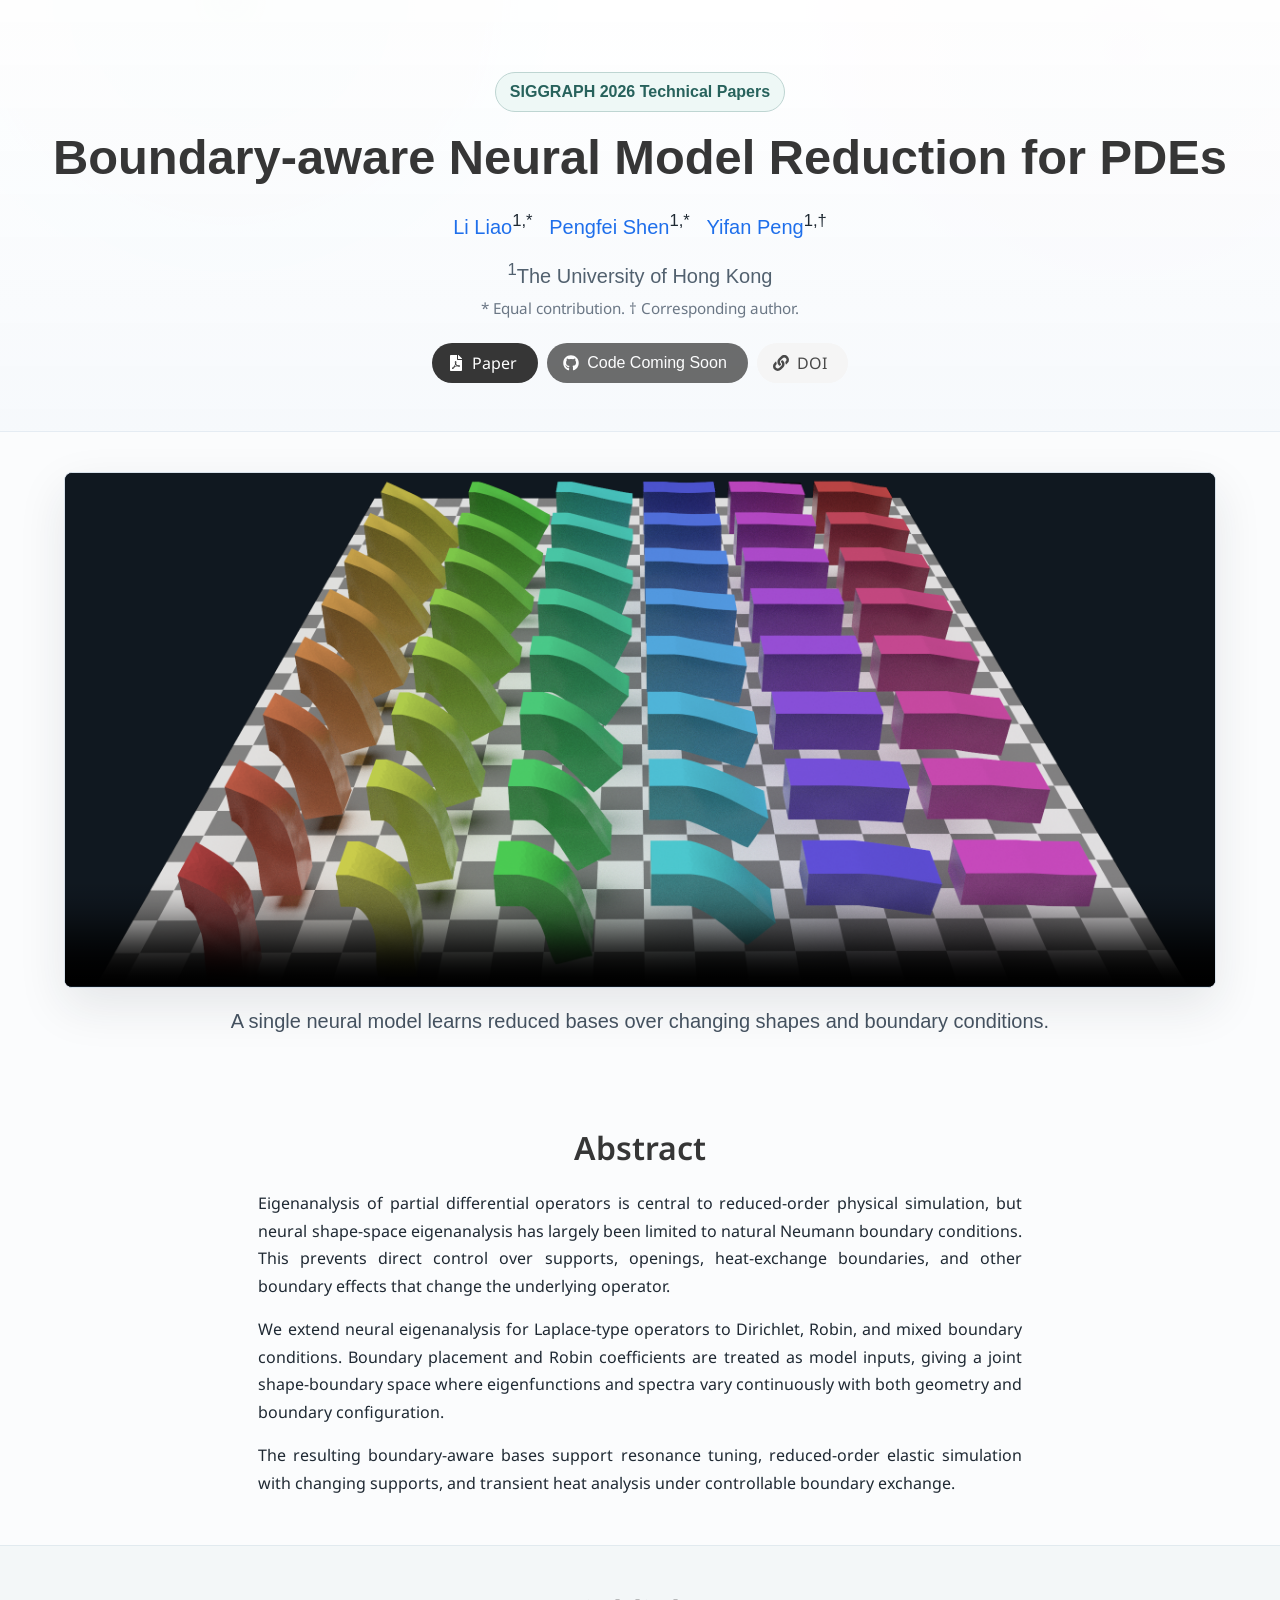
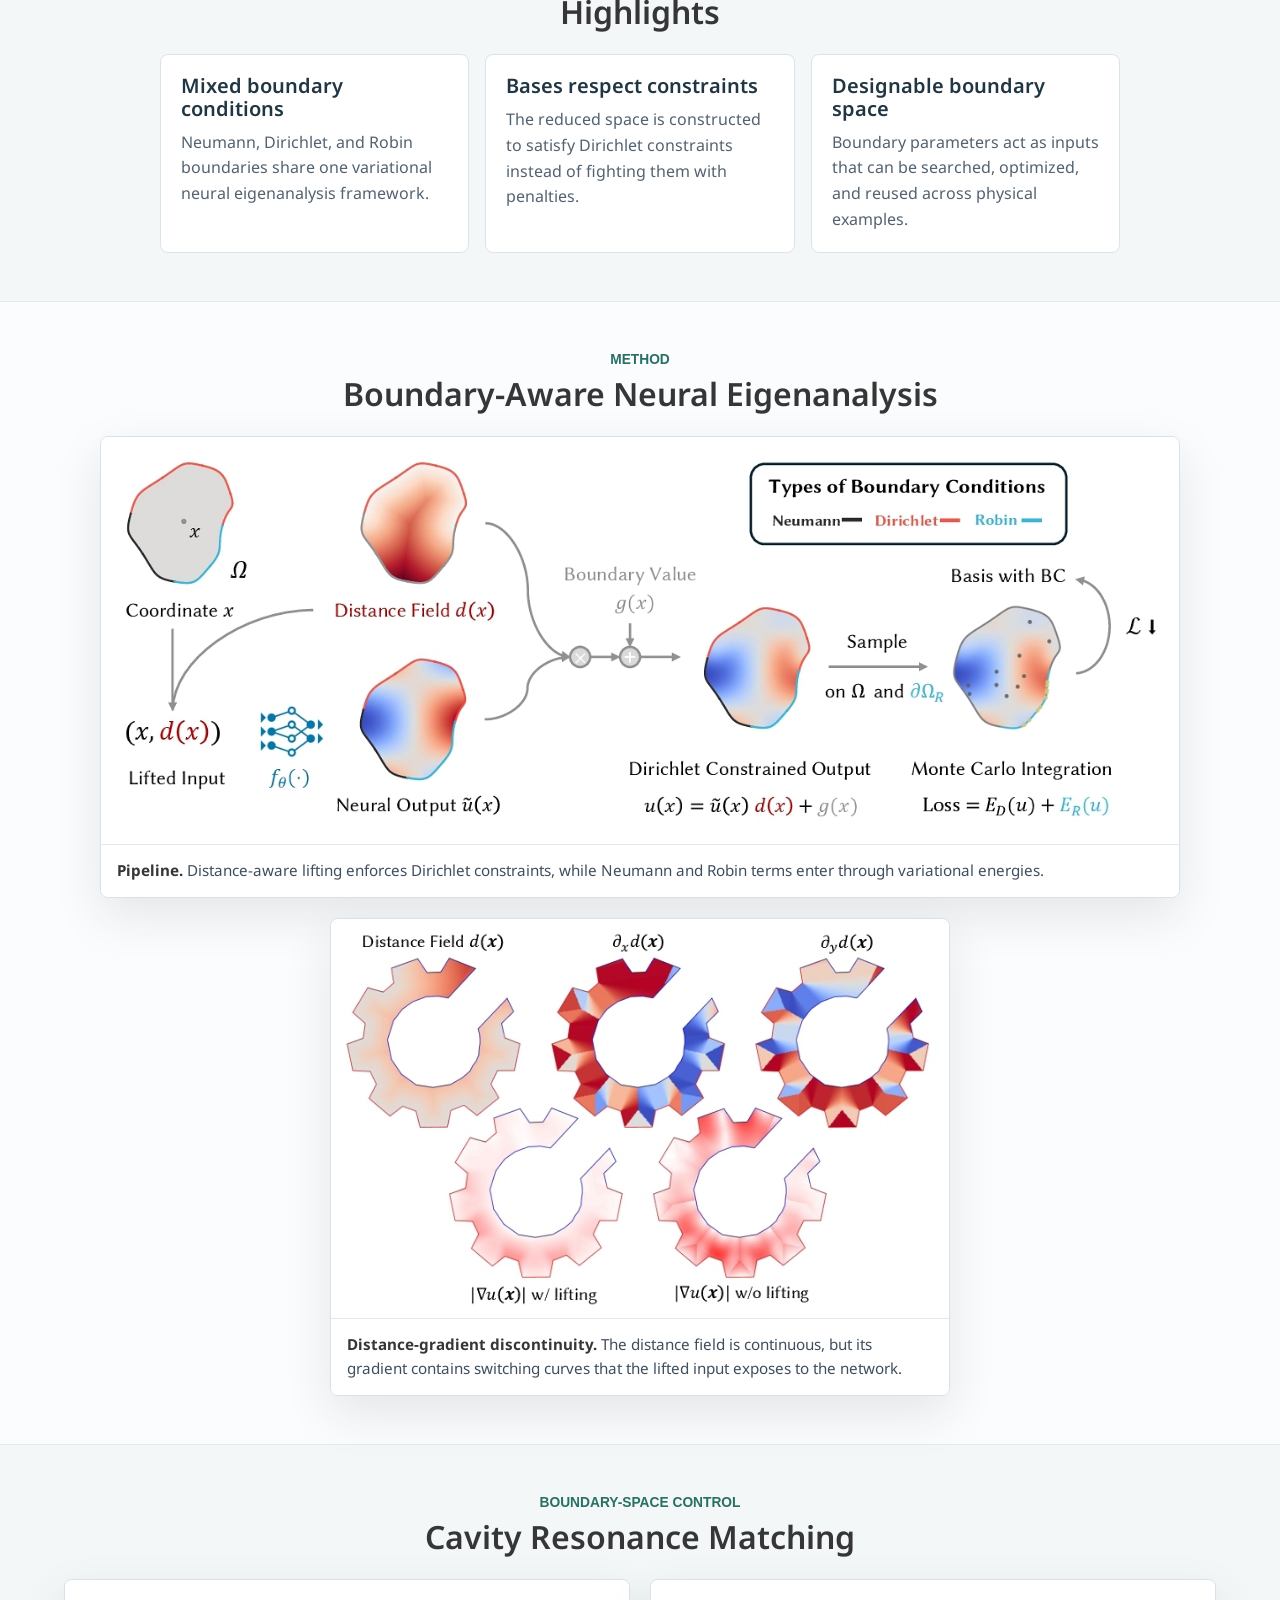
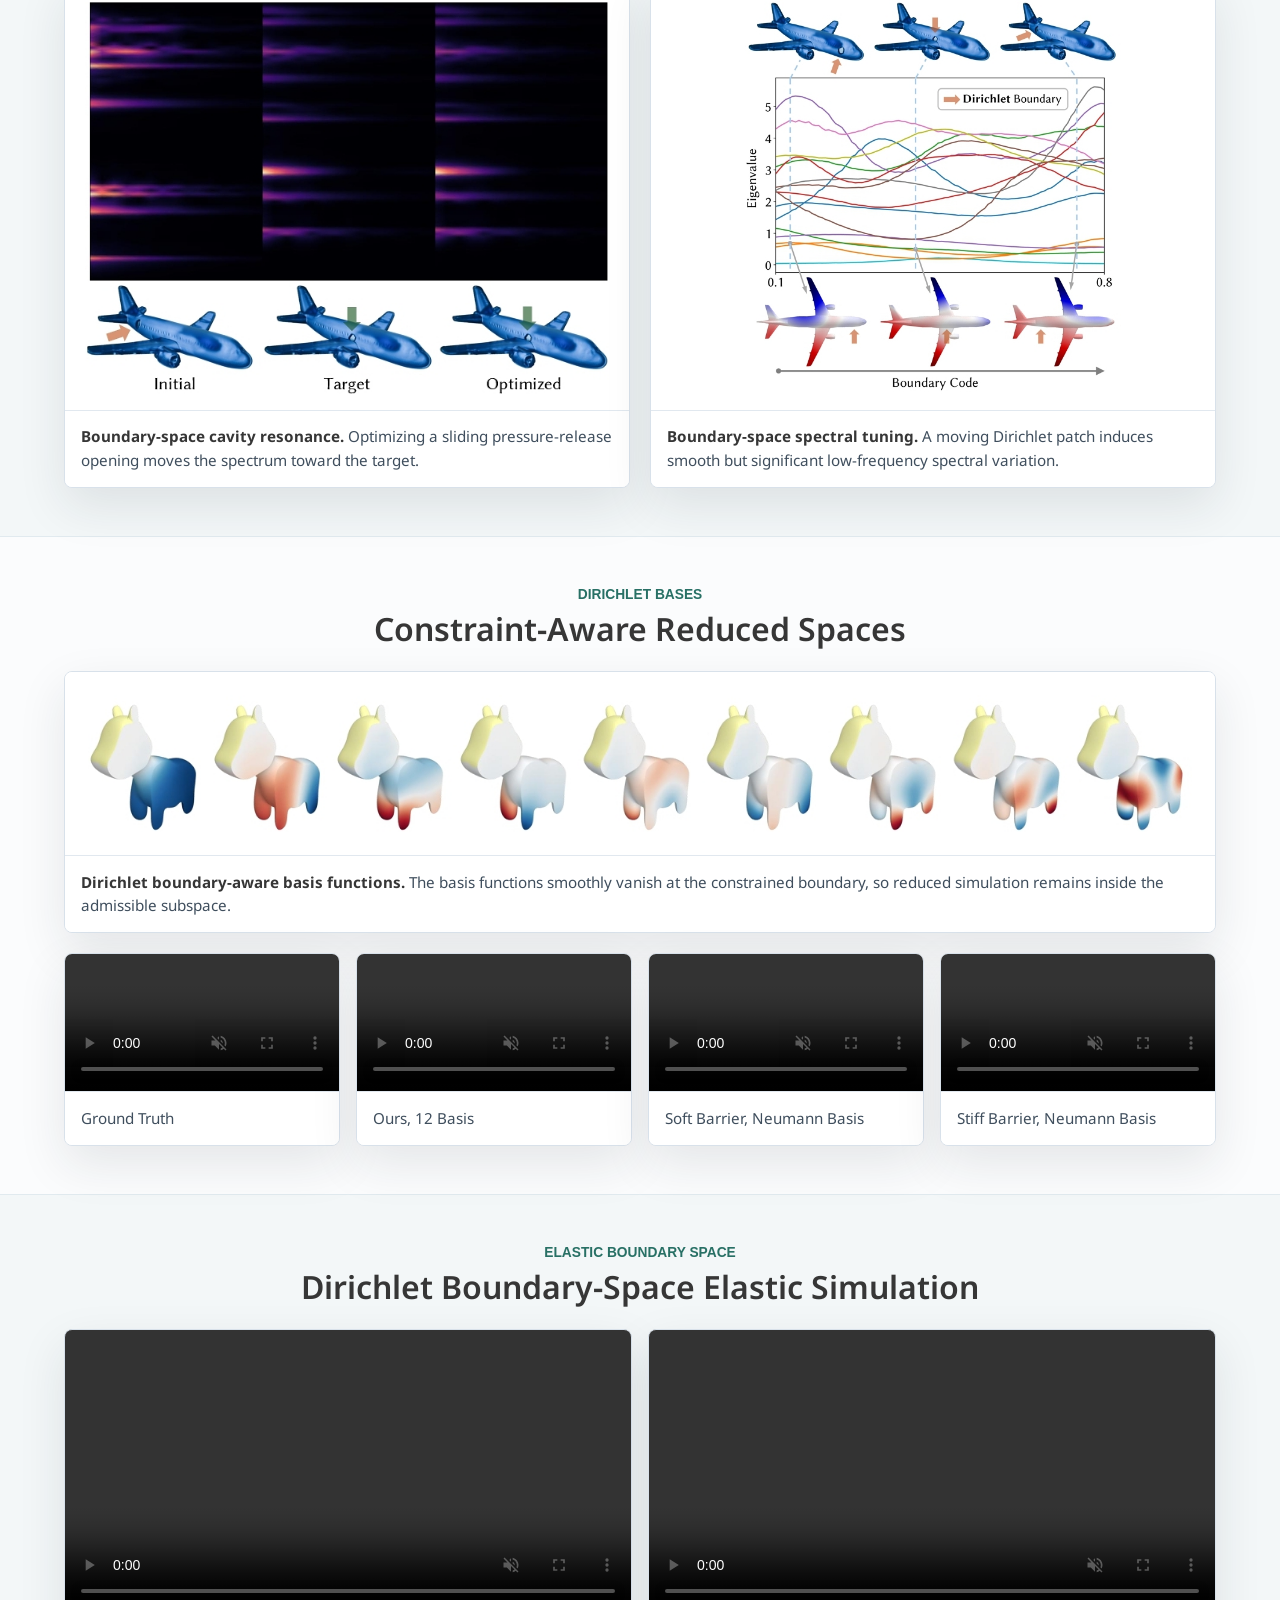
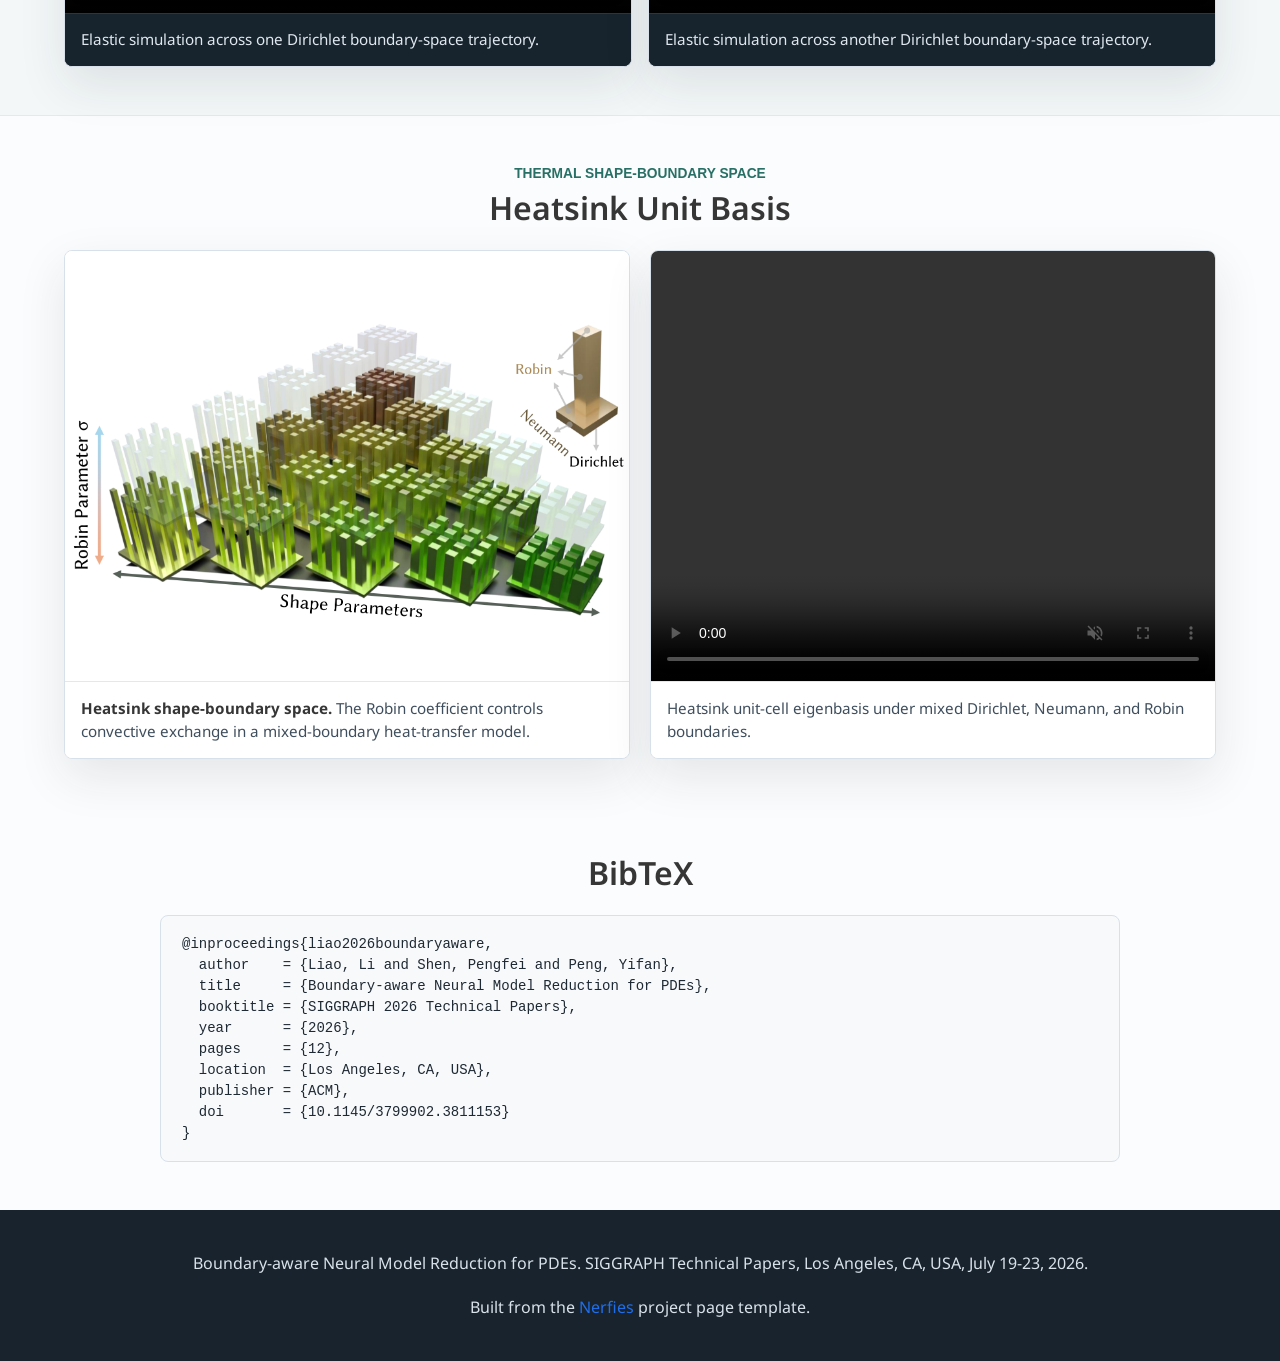
==== projects/boundary-aware-neural-model-reduction/index.html @ 9de7db27 "add paper" ====
<!DOCTYPE html>
<html lang="en">
<head>
  <meta charset="utf-8">
  <meta name="viewport" content="width=device-width, initial-scale=1">
  <meta name="description" content="Boundary-aware Neural Model Reduction for PDEs extends neural eigenanalysis to boundary-parameterized reduced-order physical simulation.">
  <meta name="keywords" content="SIGGRAPH 2026, reduced-order modeling, neural eigenanalysis, boundary conditions, PDEs, physical simulation">
  <meta name="author" content="Li Liao, Pengfei Shen, Yifan Peng">
  <title>Boundary-aware Neural Model Reduction for PDEs</title>

  <link href="https://fonts.googleapis.com/css?family=Google+Sans|Noto+Sans|Castoro" rel="stylesheet">
  <link rel="stylesheet" href="./static/css/bulma.min.css">
  <link rel="stylesheet" href="./static/css/fontawesome.all.min.css">
  <link rel="stylesheet" href="./static/css/index.css">
  <link rel="icon" type="image/png" href="./static/media/images/label.png">
  <script defer src="./static/js/fontawesome.all.min.js"></script>
</head>
<body>
<main>
  <section class="hero publication-hero">
    <div class="hero-body">
      <div class="container is-max-widescreen has-text-centered title-container">
        <p class="venue-label">SIGGRAPH 2026 Technical Papers</p>
        <h1 class="title is-1 publication-title">Boundary-aware Neural Model Reduction for PDEs</h1>

        <div class="is-size-5 publication-authors">
          <span class="author-block">
            <a href="https://liliao20.github.io/">Li Liao</a><sup>1,*</sup>
          </span>
          <span class="author-block">
            <a href="https://jerry-shen0527.github.io/">Pengfei Shen</a><sup>1,*</sup>
          </span>
          <span class="author-block">
            <a href="https://www.eee.hku.hk/~evanpeng/">Yifan Peng</a><sup>1,&dagger;</sup>
          </span>
        </div>

        <div class="is-size-5 publication-authors affiliation">
          <span class="author-block"><sup>1</sup>The University of Hong Kong</span>
        </div>
        <p class="author-note">* Equal contribution. &dagger; Corresponding author.</p>

        <div class="publication-links">
          <span class="link-block">
            <a href="./static/pdf/paper.pdf" class="external-link button is-normal is-rounded is-dark">
              <span class="icon"><i class="fas fa-file-pdf"></i></span>
              <span>Paper</span>
            </a>
          </span>
          <span class="link-block">
            <button class="button is-normal is-rounded is-dark" disabled title="The source code is not available yet.">
              <span class="icon"><i class="fab fa-github"></i></span>
              <span>Code Coming Soon</span>
            </button>
          </span>
          <span class="link-block">
            <a href="https://doi.org/10.1145/3799902.3811153" class="external-link button is-normal is-rounded is-light">
              <span class="icon"><i class="fas fa-link"></i></span>
              <span>DOI</span>
            </a>
          </span>
        </div>
      </div>
    </div>
  </section>

  <section class="section teaser-section">
    <div class="container is-max-widescreen">
      <figure class="media-frame hero-media">
        <video autoplay muted loop playsinline controls poster="./static/media/images/teaser.png">
          <source src="./static/media/videos/teaser.mp4" type="video/mp4">
        </video>
      </figure>
      <p class="subtitle has-text-centered teaser-caption">
        A single neural model learns reduced bases over changing shapes and boundary conditions.
      </p>
    </div>
  </section>

  <section class="section">
    <div class="container is-max-desktop">
      <div class="columns is-centered has-text-centered">
        <div class="column is-four-fifths">
          <h2 class="title is-3">Abstract</h2>
          <div class="content has-text-justified">
            <p>
              Eigenanalysis of partial differential operators is central to reduced-order physical simulation, but neural shape-space eigenanalysis has largely been limited to natural Neumann boundary conditions. This prevents direct control over supports, openings, heat-exchange boundaries, and other boundary effects that change the underlying operator.
            </p>
            <p>
              We extend neural eigenanalysis for Laplace-type operators to Dirichlet, Robin, and mixed boundary conditions. Boundary placement and Robin coefficients are treated as model inputs, giving a joint shape-boundary space where eigenfunctions and spectra vary continuously with both geometry and boundary configuration.
            </p>
            <p>
              The resulting boundary-aware bases support resonance tuning, reduced-order elastic simulation with changing supports, and transient heat analysis under controllable boundary exchange.
            </p>
          </div>
        </div>
      </div>
    </div>
  </section>

  <section class="section highlight-section">
    <div class="container is-max-desktop">
      <h2 class="title is-3 has-text-centered">Highlights</h2>
      <div class="highlight-grid">
        <div class="highlight-card">
          <h3 class="title is-5">Mixed boundary conditions</h3>
          <p>Neumann, Dirichlet, and Robin boundaries share one variational neural eigenanalysis framework.</p>
        </div>
        <div class="highlight-card">
          <h3 class="title is-5">Bases respect constraints</h3>
          <p>The reduced space is constructed to satisfy Dirichlet constraints instead of fighting them with penalties.</p>
        </div>
        <div class="highlight-card">
          <h3 class="title is-5">Designable boundary space</h3>
          <p>Boundary parameters act as inputs that can be searched, optimized, and reused across physical examples.</p>
        </div>
      </div>
    </div>
  </section>

  <section class="section">
    <div class="container is-max-widescreen">
      <div class="section-heading">
        <p class="eyebrow">Method</p>
        <h2 class="title is-3">Boundary-Aware Neural Eigenanalysis</h2>
      </div>
      <div class="method-stack">
        <figure class="paper-figure padded-figure">
          <img src="./static/media/figures/pipeline.jpg" alt="Pipeline">
          <figcaption>
            <strong>Pipeline.</strong> Distance-aware lifting enforces Dirichlet constraints, while Neumann and Robin terms enter through variational energies.
          </figcaption>
        </figure>

        <figure class="paper-figure padded-figure discontinuity-figure">
          <img src="./static/media/figures/distance-gradient-discontinuity.jpg" alt="Distance-gradient discontinuity">
          <figcaption>
            <strong>Distance-gradient discontinuity.</strong> The distance field is continuous, but its gradient contains switching curves that the lifted input exposes to the network.
          </figcaption>
        </figure>
      </div>
    </div>
  </section>

  <section class="section soft-section">
    <div class="container is-max-widescreen">
      <div class="section-heading">
        <p class="eyebrow">Boundary-Space Control</p>
        <h2 class="title is-3">Cavity Resonance Matching</h2>
      </div>
      <div class="figure-pair equal-figures">
        <figure class="paper-figure">
          <img src="./static/media/figures/cavity-resonance-matching.jpg" alt="Boundary-space cavity resonance matching">
          <figcaption>
            <strong>Boundary-space cavity resonance.</strong> Optimizing a sliding pressure-release opening moves the spectrum toward the target.
          </figcaption>
        </figure>
        <figure class="paper-figure">
          <img src="./static/media/figures/boundary-space-spectral-tuning.jpg" alt="Boundary-space spectral tuning">
          <figcaption>
            <strong>Boundary-space spectral tuning.</strong> A moving Dirichlet patch induces smooth but significant low-frequency spectral variation.
          </figcaption>
        </figure>
      </div>
    </div>
  </section>

  <section class="section">
    <div class="container is-max-widescreen">
      <div class="section-heading">
        <p class="eyebrow">Dirichlet Bases</p>
        <h2 class="title is-3">Constraint-Aware Reduced Spaces</h2>
      </div>

      <figure class="paper-figure padded-figure wide-strip">
        <img src="./static/media/figures/dirichlet-basis.jpg" alt="Dirichlet boundary-aware basis functions">
        <figcaption>
          <strong>Dirichlet boundary-aware basis functions.</strong> The basis functions smoothly vanish at the constrained boundary, so reduced simulation remains inside the admissible subspace.
        </figcaption>
      </figure>

      <div class="video-grid four-up light-grid">
        <figure class="result-panel">
          <video autoplay muted loop playsinline controls>
            <source src="./static/media/videos/basis-ground-truth.mp4" type="video/mp4">
          </video>
          <figcaption>Ground Truth</figcaption>
        </figure>
        <figure class="result-panel">
          <video autoplay muted loop playsinline controls>
            <source src="./static/media/videos/basis-ours-12.mp4" type="video/mp4">
          </video>
          <figcaption>Ours, 12 Basis</figcaption>
        </figure>
        <figure class="result-panel">
          <video autoplay muted loop playsinline controls>
            <source src="./static/media/videos/basis-soft-neumann.mp4" type="video/mp4">
          </video>
          <figcaption>Soft Barrier, Neumann Basis</figcaption>
        </figure>
        <figure class="result-panel">
          <video autoplay muted loop playsinline controls>
            <source src="./static/media/videos/basis-stiff-neumann.mp4" type="video/mp4">
          </video>
          <figcaption>Stiff Barrier, Neumann Basis</figcaption>
        </figure>
      </div>
    </div>
  </section>

  <section class="section soft-section">
    <div class="container is-max-widescreen">
      <div class="section-heading">
        <p class="eyebrow">Elastic Boundary Space</p>
        <h2 class="title is-3">Dirichlet Boundary-Space Elastic Simulation</h2>
      </div>
      <div class="video-grid two-up">
        <figure class="result-panel">
          <video autoplay muted loop playsinline controls>
            <source src="./static/media/videos/elastic-boundary-space-1.mp4" type="video/mp4">
          </video>
          <figcaption>Elastic simulation across one Dirichlet boundary-space trajectory.</figcaption>
        </figure>
        <figure class="result-panel">
          <video autoplay muted loop playsinline controls>
            <source src="./static/media/videos/elastic-boundary-space-2.mp4" type="video/mp4">
          </video>
          <figcaption>Elastic simulation across another Dirichlet boundary-space trajectory.</figcaption>
        </figure>
      </div>
    </div>
  </section>

  <section class="section">
    <div class="container is-max-widescreen">
      <div class="section-heading">
        <p class="eyebrow">Thermal Shape-Boundary Space</p>
        <h2 class="title is-3">Heatsink Unit Basis</h2>
      </div>
      <div class="media-pair thermal-pair">
        <figure class="paper-figure thermal-image">
          <img src="./static/media/figures/heatsink-shape-boundary.png" alt="Heatsink shape-boundary space">
          <figcaption>
            <strong>Heatsink shape-boundary space.</strong> The Robin coefficient controls convective exchange in a mixed-boundary heat-transfer model.
          </figcaption>
        </figure>
        <figure class="result-panel light-panel">
          <video autoplay muted loop playsinline controls>
            <source src="./static/media/videos/heatsink-unit-basis.mp4" type="video/mp4">
          </video>
          <figcaption>Heatsink unit-cell eigenbasis under mixed Dirichlet, Neumann, and Robin boundaries.</figcaption>
        </figure>
      </div>
    </div>
  </section>

  <section class="section">
    <div class="container is-max-desktop content">
      <h2 class="title is-3 has-text-centered">BibTeX</h2>
      <pre><code>@inproceedings{liao2026boundaryaware,
  author    = {Liao, Li and Shen, Pengfei and Peng, Yifan},
  title     = {Boundary-aware Neural Model Reduction for PDEs},
  booktitle = {SIGGRAPH 2026 Technical Papers},
  year      = {2026},
  pages     = {12},
  location  = {Los Angeles, CA, USA},
  publisher = {ACM},
  doi       = {10.1145/3799902.3811153}
}</code></pre>
    </div>
  </section>
</main>

<footer class="footer">
  <div class="container is-max-desktop">
    <div class="content has-text-centered">
      <p>
        Boundary-aware Neural Model Reduction for PDEs. SIGGRAPH Technical Papers, Los Angeles, CA, USA, July 19-23, 2026.
      </p>
      <p>
        Built from the <a href="https://nerfies.github.io/">Nerfies</a> project page template.
      </p>
    </div>
  </div>
</footer>
</body>
</html>
---- projects/boundary-aware-neural-model-reduction/static/css/index.css ----
body {
  font-family: 'Noto Sans', sans-serif;
  color: #1f2933;
  background: #fbfcfd;
}

a {
  color: #1f6feb;
}

.publication-hero {
  background:
    linear-gradient(180deg, rgba(255, 255, 255, 0.94), rgba(246, 249, 252, 0.98)),
    radial-gradient(circle at 18% 0%, rgba(20, 120, 112, 0.18), transparent 32%),
    radial-gradient(circle at 88% 12%, rgba(180, 70, 95, 0.14), transparent 34%);
  border-bottom: 1px solid #e5ecf3;
}

.publication-hero .hero-body {
  padding-top: 4.5rem;
  padding-bottom: 3rem;
}

.title-container {
  max-width: 1220px !important;
}

.venue-label {
  display: inline-flex;
  align-items: center;
  justify-content: center;
  margin-bottom: 1.25rem;
  padding: 0.45rem 0.85rem;
  border: 1px solid #bed5d2;
  border-radius: 999px;
  color: #27625c;
  background: #eef8f6;
  font-family: 'Google Sans', sans-serif;
  font-size: 1rem;
  font-weight: 700;
  letter-spacing: 0;
}

.publication-title {
  width: 100%;
  max-width: none;
  margin-right: auto;
  margin-left: auto;
  font-family: 'Google Sans', sans-serif;
  font-size: 3.05rem !important;
  line-height: 1.05;
  text-align: center;
  white-space: nowrap;
}

.publication-authors {
  margin-top: 1rem;
  font-family: 'Google Sans', sans-serif;
}

.publication-authors a {
  color: #1f6feb;
}

.publication-authors a:hover {
  text-decoration: underline;
}

.author-block {
  display: inline-block;
  margin: 0 0.35rem;
}

.affiliation {
  color: #52616f;
}

.author-note {
  margin-top: 0.35rem;
  color: #6b7785;
  font-size: 0.95rem;
}

.publication-links {
  display: flex;
  flex-wrap: wrap;
  justify-content: center;
  gap: 0.6rem;
  margin-top: 1.5rem;
}

.link-block .button {
  min-height: 2.5rem;
}

.button[disabled] {
  cursor: not-allowed;
  opacity: 0.72;
}

.teaser-section {
  padding-top: 2.5rem;
}

.media-frame,
.paper-figure,
.result-panel {
  overflow: hidden;
  border: 1px solid #d8e1ea;
  border-radius: 8px;
  background: #ffffff;
  box-shadow: 0 18px 48px rgba(31, 41, 51, 0.1);
}

.hero-media {
  background: #101820;
}

.media-frame video,
.result-panel video {
  display: block;
  width: 100%;
  object-fit: contain;
}

.media-frame video {
  background: #101820;
}

.result-panel video {
  background: #ffffff;
}

.hero-media video {
  max-height: 72vh;
}

.teaser-caption {
  max-width: 840px;
  margin: 1.35rem auto 0;
  color: #44515f;
  font-family: 'Google Sans', sans-serif;
}

.content p {
  line-height: 1.72;
}

.highlight-section,
.soft-section {
  background: #f3f7f8;
  border-top: 1px solid #e1eaef;
  border-bottom: 1px solid #e1eaef;
}

.highlight-grid {
  display: grid;
  grid-template-columns: repeat(3, minmax(0, 1fr));
  gap: 1rem;
}

.highlight-card {
  height: 100%;
  padding: 1.25rem;
  border: 1px solid #d9e5e8;
  border-radius: 8px;
  background: #ffffff;
}

.highlight-card .title {
  margin-bottom: 0.6rem;
  color: #203642;
}

.highlight-card p {
  color: #536270;
  line-height: 1.6;
}

.section-heading {
  max-width: 860px;
  margin: 0 auto 1.5rem;
  text-align: center;
}

.eyebrow {
  margin-bottom: 0.35rem;
  color: #287065;
  font-family: 'Google Sans', sans-serif;
  font-size: 0.86rem;
  font-weight: 700;
  letter-spacing: 0;
  text-transform: uppercase;
}

.method-stack {
  display: grid;
  gap: 1.25rem;
}

.method-stack .paper-figure:first-child {
  max-width: 1080px;
  margin-right: auto;
  margin-left: auto;
}

.discontinuity-figure {
  max-width: 620px;
  margin-right: auto;
  margin-left: auto;
}

.paper-figure img {
  display: block;
  width: 100%;
  background: #ffffff;
}

.padded-figure img {
  box-sizing: border-box;
  padding: 2%;
}

.paper-figure figcaption,
.result-panel figcaption {
  padding: 0.9rem 1rem;
  color: #3f4e5d;
  background: #ffffff;
  border-top: 1px solid #e1e8ef;
  font-size: 0.95rem;
  line-height: 1.55;
}

.compact-figure {
  max-width: 780px;
  margin-right: auto;
  margin-left: auto;
}

.figure-pair {
  display: grid;
  grid-template-columns: repeat(2, minmax(0, 1fr));
  gap: 1.25rem;
  align-items: stretch;
}

.equal-figures .paper-figure {
  display: flex;
  flex-direction: column;
}

.equal-figures .paper-figure img {
  height: 430px;
  object-fit: contain;
  padding: 1rem;
}

.equal-figures .paper-figure figcaption {
  flex: 1;
}

.wide-strip {
  margin-bottom: 1.25rem;
}

.video-grid {
  display: grid;
  gap: 1rem;
}

.four-up {
  grid-template-columns: repeat(4, minmax(0, 1fr));
}

.two-up,
.media-pair {
  grid-template-columns: repeat(2, minmax(0, 1fr));
}

.media-pair {
  display: grid;
  gap: 1.25rem;
  align-items: stretch;
}

.result-panel {
  background: #111923;
}

.result-panel figcaption {
  color: #dfe8ee;
  background: #17232d;
  border-top-color: #263746;
}

.light-panel {
  background: #ffffff;
}

.light-grid .result-panel {
  background: #ffffff;
}

.light-grid .result-panel video {
  background: #ffffff;
}

.light-grid .result-panel figcaption {
  color: #3f4e5d;
  background: #ffffff;
  border-top-color: #e1e8ef;
}

.light-panel video {
  height: 430px;
  background: #ffffff;
  object-fit: contain;
}

.light-panel figcaption {
  color: #3f4e5d;
  background: #ffffff;
  border-top-color: #e1e8ef;
}

.thermal-pair .paper-figure,
.thermal-pair .result-panel {
  display: flex;
  flex-direction: column;
}

.thermal-image img,
.thermal-pair .light-panel video {
  height: 430px;
  object-fit: contain;
  background: #ffffff;
}

pre {
  border: 1px solid #d8e1ea;
  border-radius: 8px;
  background: #f7f9fb;
  color: #1f2933;
  white-space: pre-wrap;
}

.footer {
  padding: 2.5rem 1.5rem;
  background: #18232d;
  color: #d9e2ea;
}

@media screen and (max-width: 1024px) {
  .publication-title {
    font-size: 2.35rem !important;
  }

  .four-up,
  .two-up,
  .media-pair,
  .figure-pair {
    grid-template-columns: repeat(2, minmax(0, 1fr));
  }
}

@media screen and (max-width: 768px) {
  .publication-hero .hero-body {
    padding-top: 3rem;
  }

  .publication-title {
    font-size: 2.1rem !important;
    white-space: normal;
  }

  .publication-links,
  .highlight-grid,
  .four-up,
  .two-up,
  .media-pair,
  .figure-pair {
    grid-template-columns: 1fr;
  }

  .publication-links {
    display: grid;
  }

  .publication-links .button {
    width: 100%;
  }

  .equal-figures .paper-figure img,
  .thermal-image img,
  .thermal-pair .light-panel video,
  .light-panel video {
    height: auto;
  }
}
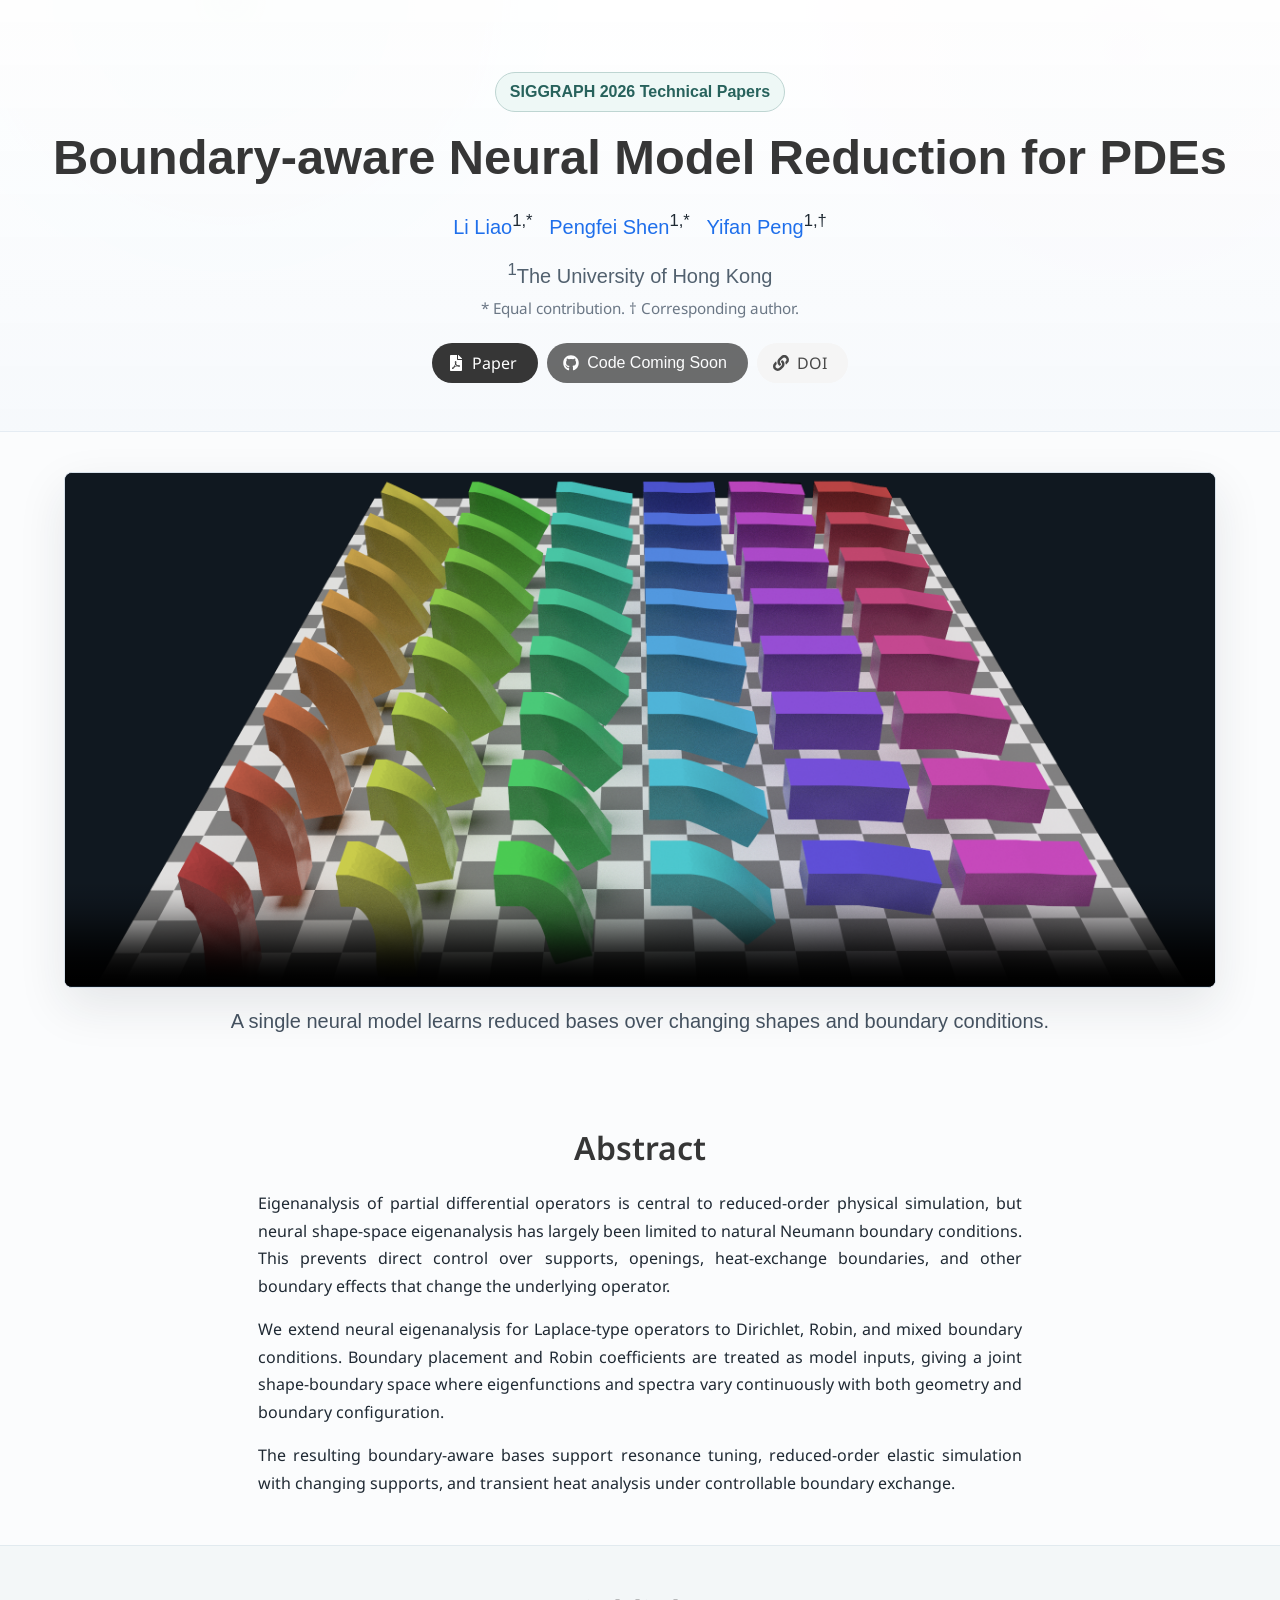
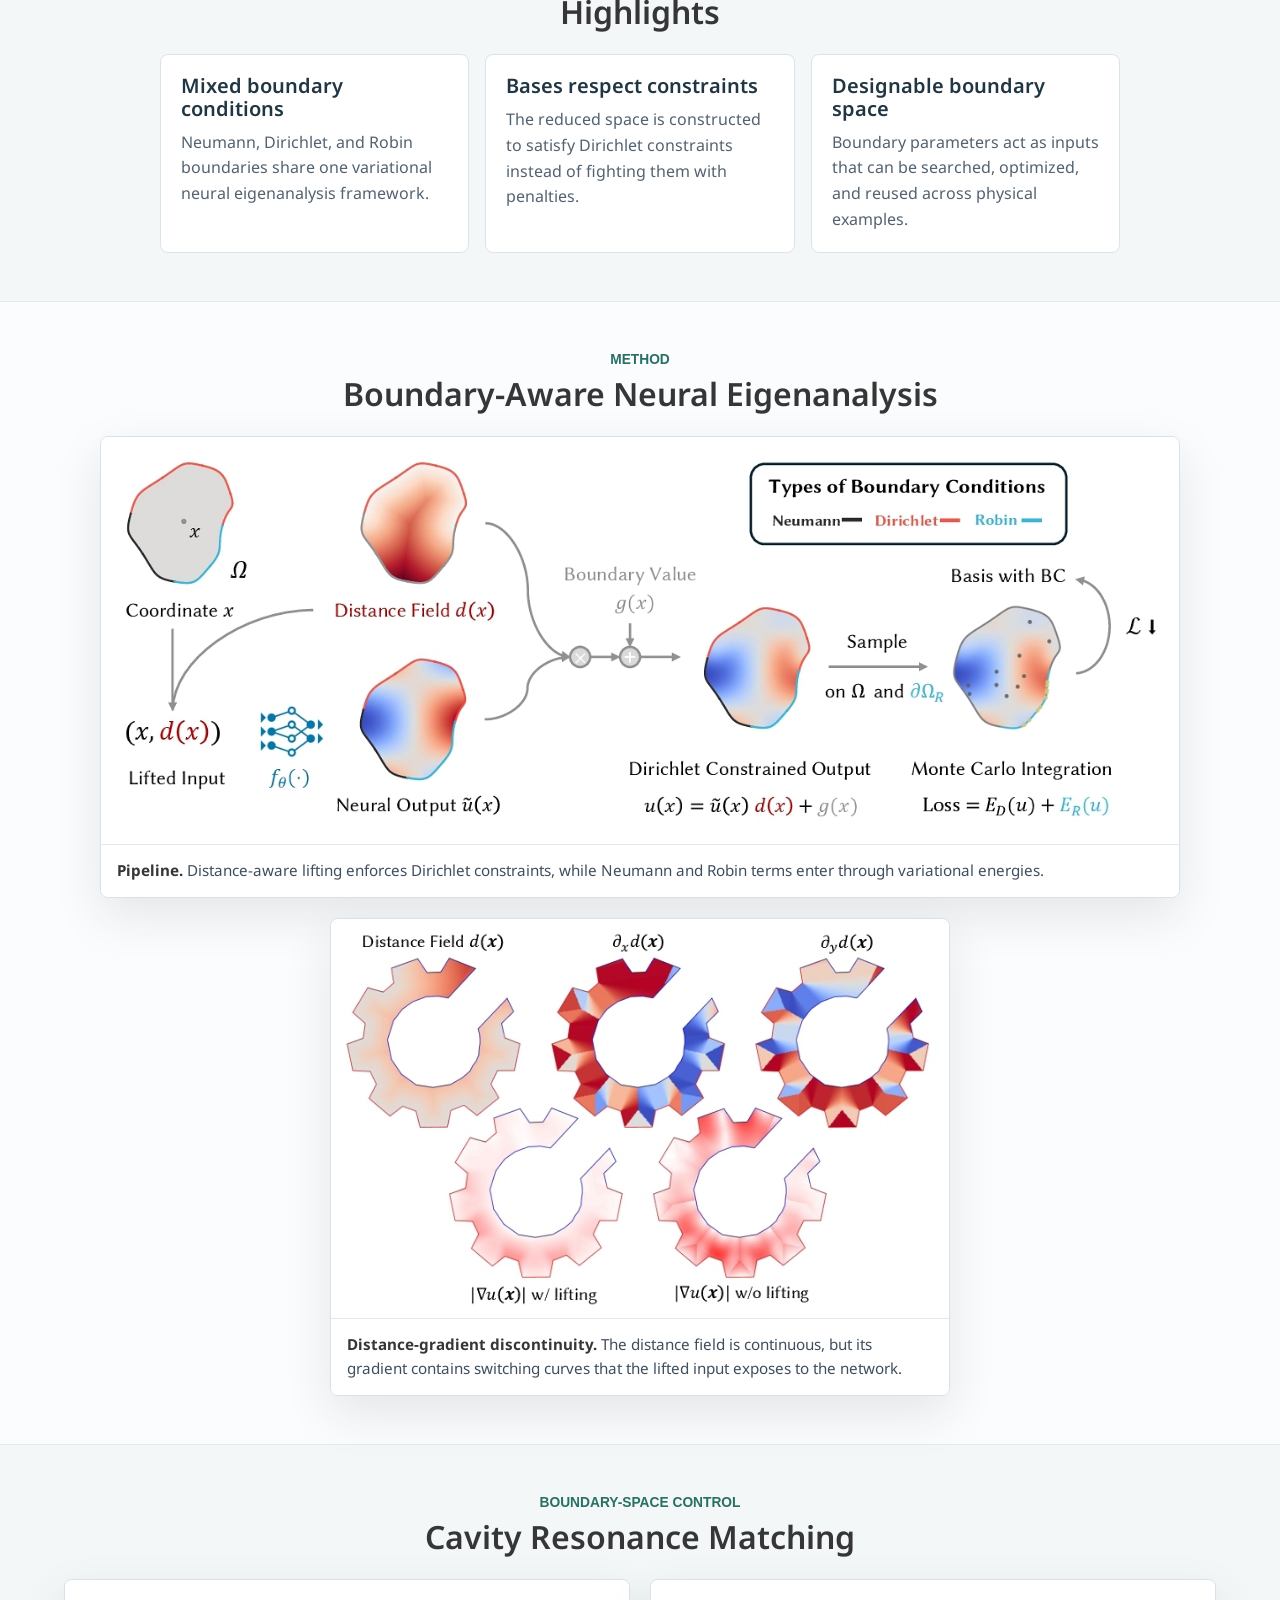
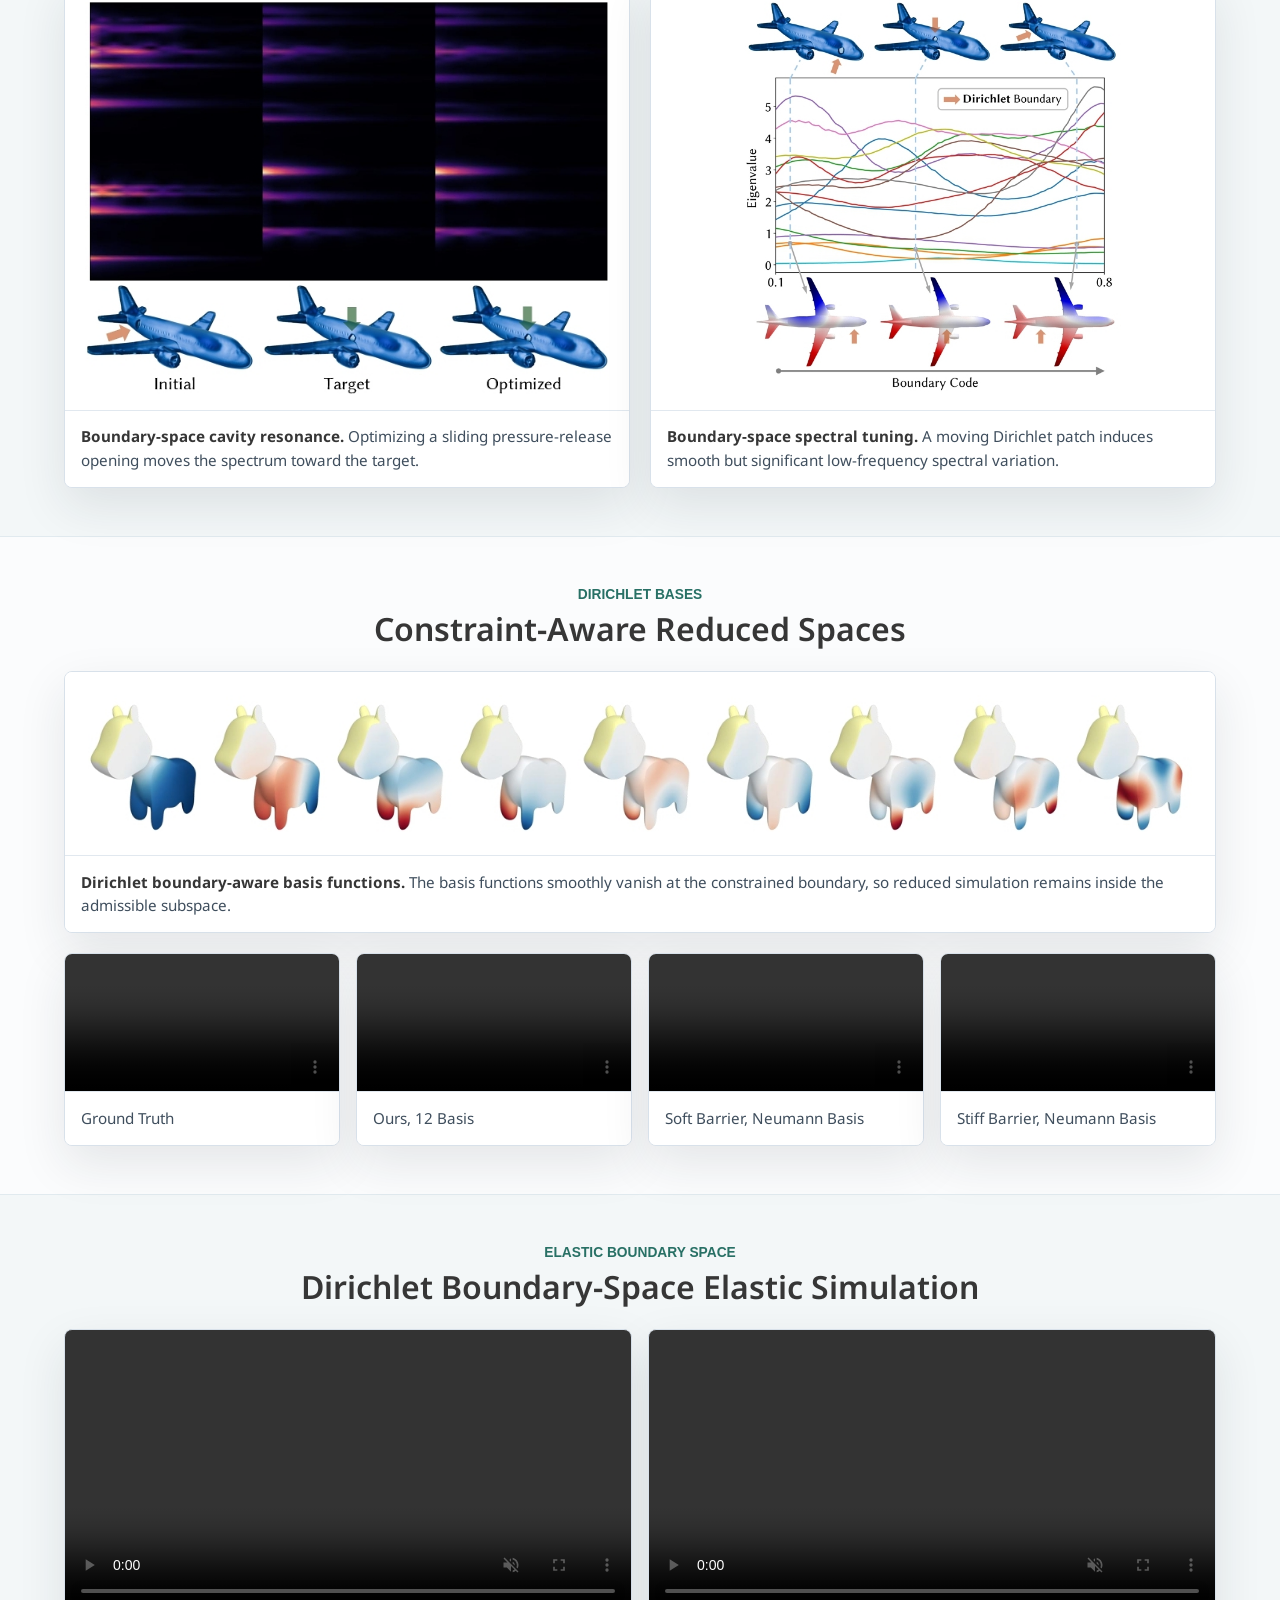
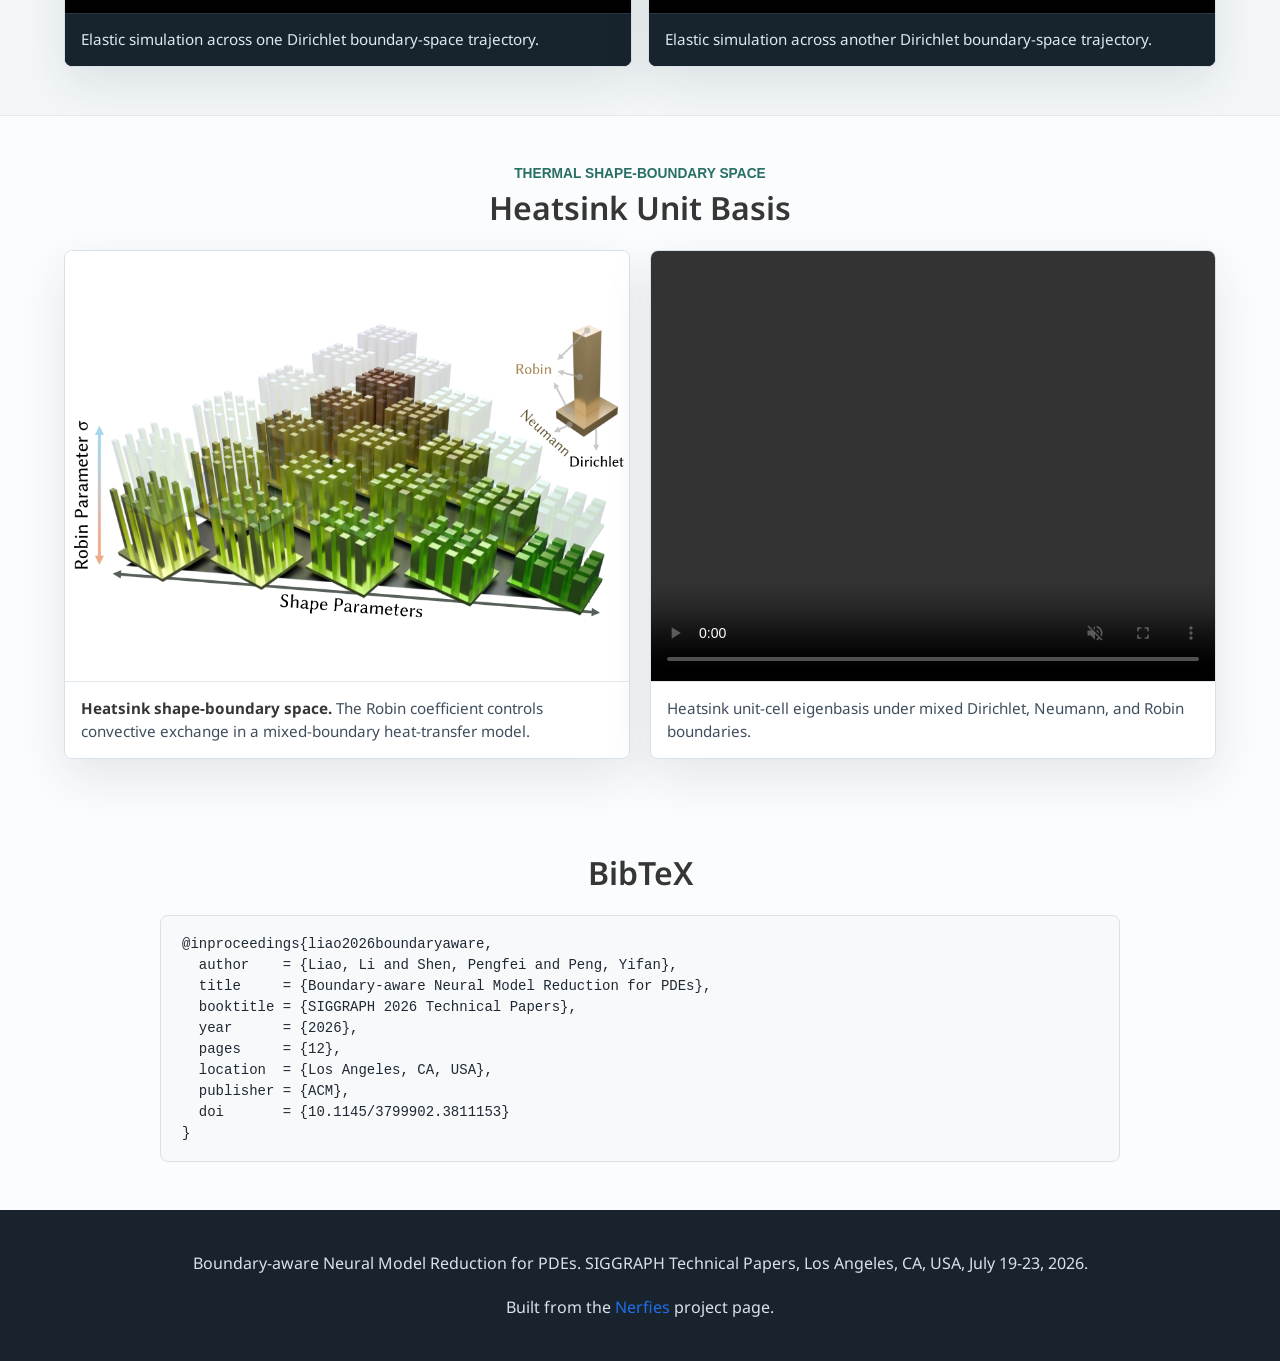
==== commit e57104cb: "WIP" ====
--- a/projects/boundary-aware-neural-model-reduction/index.html
+++ b/projects/boundary-aware-neural-model-reduction/index.html
@@ -278,7 +278,7 @@
         Boundary-aware Neural Model Reduction for PDEs. SIGGRAPH Technical Papers, Los Angeles, CA, USA, July 19-23, 2026.
       </p>
       <p>
-        Built from the <a href="https://nerfies.github.io/">Nerfies</a> project page template.
+        Built from the <a href="https://nerfies.github.io/">Nerfies</a> project page.
       </p>
     </div>
   </div>
--- a/projects/boundary-aware-neural-model-reduction/static/css/index.css
+++ b/projects/boundary-aware-neural-model-reduction/static/css/index.css
@@ -375,10 +375,9 @@
 
   .publication-links,
   .highlight-grid,
-  .four-up,
-  .two-up,
-  .media-pair,
-  .figure-pair {
+  .figure-pair,
+  .thermal-pair,
+  .two-up {
     grid-template-columns: 1fr;
   }
 
